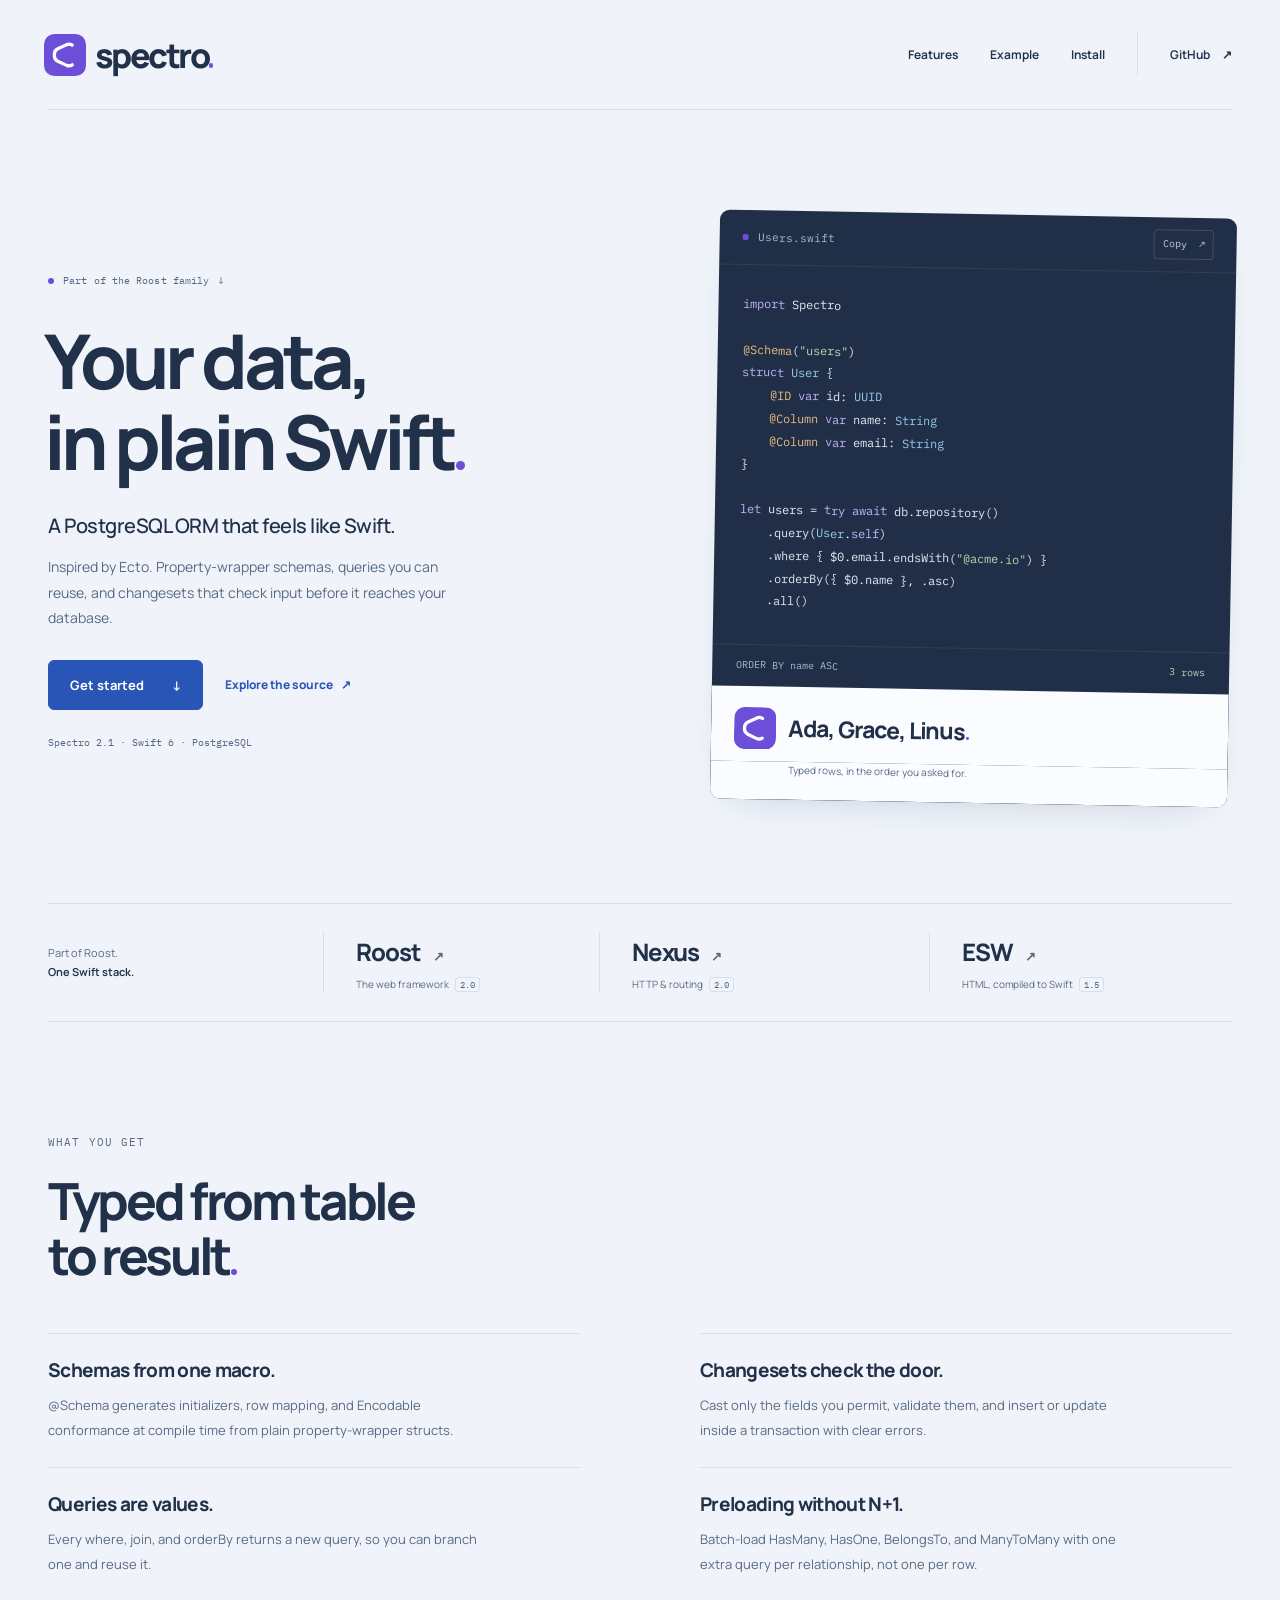
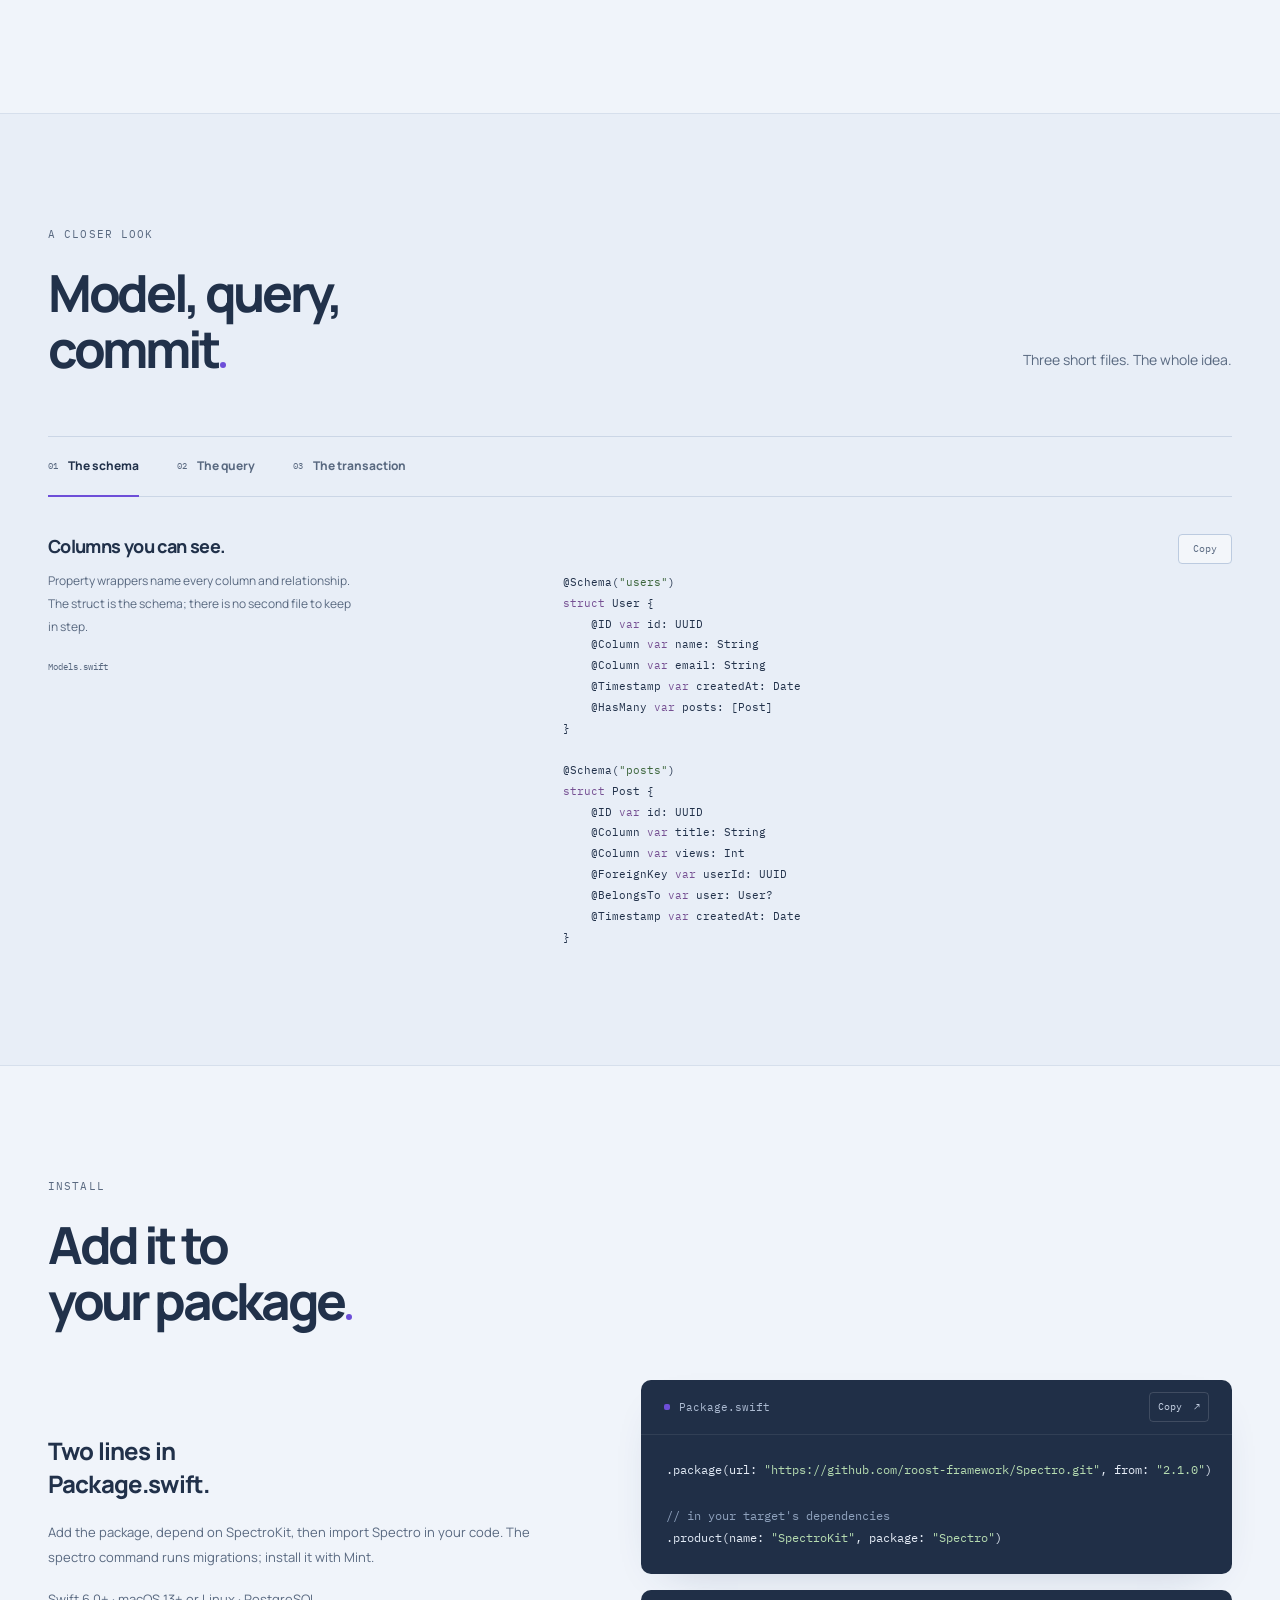
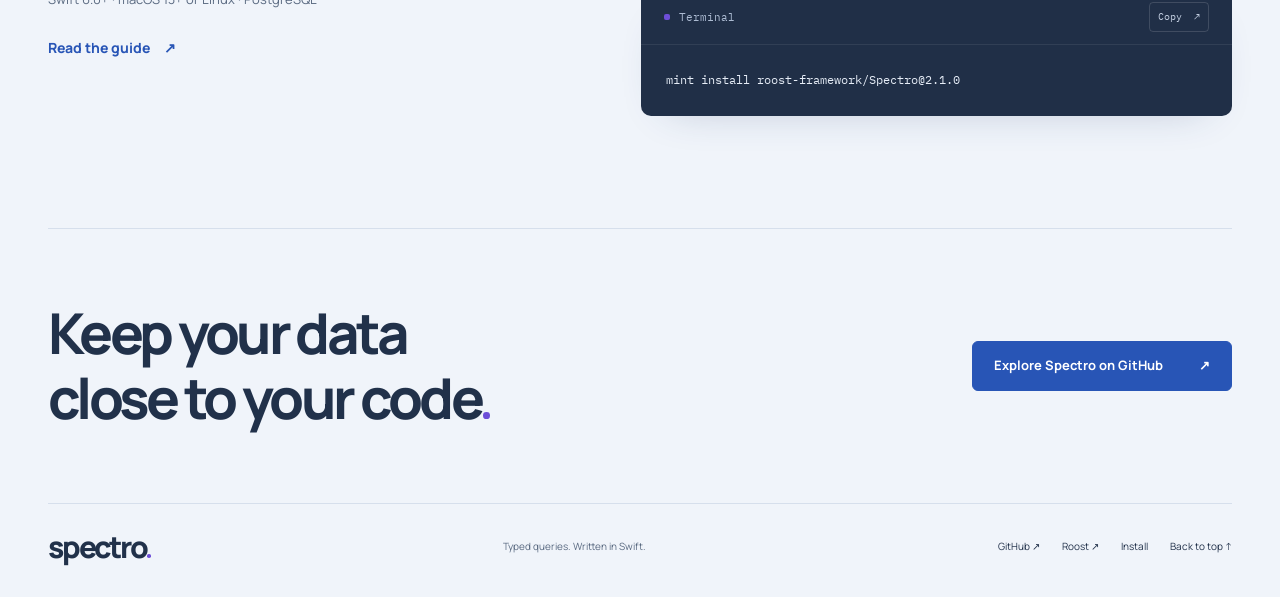
==== website/index.html @ 752bc840 "docs: add the Spectro website in the Roost style" ====
<!doctype html>
<html lang="en">
  <head>
    <meta charset="utf-8" />
    <meta name="viewport" content="width=device-width, initial-scale=1" />
    <meta name="theme-color" content="#f0f4fa" />
    <meta
      name="description"
      content="Spectro is a PostgreSQL ORM for Swift, inspired by Ecto: property-wrapper schemas, immutable queries, changesets, and preloading. Part of the Roost family."
    />
    <title>Spectro. — Your data, in plain Swift.</title>
    <link rel="canonical" href="https://roost-framework.github.io/Spectro/" />
    <meta property="og:type" content="website" />
    <meta property="og:title" content="Spectro. — Your data, in plain Swift." />
    <meta
      property="og:description"
      content="A PostgreSQL ORM for Swift, inspired by Ecto."
    />
    <meta property="og:url" content="https://roost-framework.github.io/Spectro/" />
    <meta name="twitter:card" content="summary" />
    <link rel="icon" type="image/svg+xml" href="assets/mark.svg" />
    <link
      rel="preload"
      href="assets/fonts/manrope.ttf"
      as="font"
      type="font/ttf"
      crossorigin
    />
    <link rel="stylesheet" href="style.css" />
    <script src="script.js" defer></script>
  </head>
  <body>
    <a class="skip-link" href="#main">Skip to content</a>
    <header class="site-header wrap">
      <a class="brand" href="./" aria-label="Spectro home"
        ><img src="assets/mark.svg" width="42" height="42" alt="" /><span
          >spectro<span class="accent">.</span></span
        ></a
      >
      <nav aria-label="Main navigation">
        <a href="#features">Features</a>
        <a href="#example">Example</a>
        <a href="#install">Install</a>
        <a class="nav-github" href="https://github.com/roost-framework/Spectro"
          >GitHub <span aria-hidden="true">↗</span></a
        >
      </nav>
    </header>
    <main id="main">
      <section class="hero wrap" aria-labelledby="hero-title">
        <div class="hero-copy">
          <a class="development" href="#family"
            ><span class="status-dot" aria-hidden="true"></span> Part of the
            Roost family <span aria-hidden="true">↓</span></a
          >
          <h1 id="hero-title">
            Your data,<br />in plain Swift<span class="accent">.</span>
          </h1>
          <p class="hero-description">A PostgreSQL ORM that feels like Swift.</p>
          <p class="hero-detail">
            Inspired by Ecto. Property-wrapper schemas, queries you can reuse,
            and changesets that check input before it reaches your database.
          </p>
          <div class="hero-actions">
            <a class="button" href="#install"
              >Get started <span aria-hidden="true">↓</span></a
            >
            <a class="text-link" href="https://github.com/roost-framework/Spectro"
              >Explore the source <span aria-hidden="true">↗</span></a
            >
          </div>
          <p class="hero-note">Spectro 2.1 · Swift 6 · PostgreSQL</p>
        </div>
        <div class="hello-window code-window">
          <div class="window-bar">
            <span
              ><span class="file-dot" aria-hidden="true"></span> Users.swift</span
            ><button
              class="copy-button"
              data-copy="hero-code"
              hidden
              aria-label="Copy the Spectro schema and query"
            >
              Copy <span aria-hidden="true">↗</span>
            </button>
          </div>
          <pre
            tabindex="0"
            aria-label="A Spectro schema and query"
          ><code id="hero-code"><span class="syn-key">import</span> Spectro

<span class="syn-attribute">@Schema</span>(<span class="syn-string">"users"</span>)
<span class="syn-key">struct</span> <span class="syn-type">User</span> {
    <span class="syn-attribute">@ID</span> <span class="syn-key">var</span> id: <span class="syn-type">UUID</span>
    <span class="syn-attribute">@Column</span> <span class="syn-key">var</span> name: <span class="syn-type">String</span>
    <span class="syn-attribute">@Column</span> <span class="syn-key">var</span> email: <span class="syn-type">String</span>
}

<span class="syn-key">let</span> users = <span class="syn-key">try await</span> db.<span class="syn-call">repository</span>()
    .<span class="syn-call">query</span>(<span class="syn-type">User</span>.<span class="syn-key">self</span>)
    .<span class="syn-call">where</span> { $0.email.<span class="syn-call">endsWith</span>(<span class="syn-string">"@acme.io"</span>) }
    .<span class="syn-call">orderBy</span>({ $0.name }, .asc)
    .<span class="syn-call">all</span>()</code></pre>
          <div class="response-line">
            <span>ORDER BY name ASC</span><span class="response-status">3 rows</span>
          </div>
          <div class="hello-result">
            <img src="assets/mark.svg" width="42" height="42" alt="" /><span
              >Ada, Grace, Linus<span class="accent">.</span></span
            >
          </div>
          <p class="window-caption">Typed rows, in the order you asked for.</p>
        </div>
      </section>
      <section id="family" class="stack-strip wrap" aria-label="The Roost family">
        <p class="stack-intro">
          Part of Roost.<br /><strong>One Swift stack.</strong>
        </p>
        <a href="https://roost-framework.github.io/swift-roost/"
          ><span class="stack-name"
            >Roost <span aria-hidden="true">↗</span></span
          ><span class="stack-detail"
            >The web framework <span class="version">2.0</span></span
          ></a
        >
        <a href="https://roost-framework.github.io/Nexus/"
          ><span class="stack-name"
            >Nexus <span aria-hidden="true">↗</span></span
          ><span class="stack-detail"
            >HTTP &amp; routing <span class="version">2.0</span></span
          ></a
        >
        <a href="https://roost-framework.github.io/ESW/"
          ><span class="stack-name">ESW <span aria-hidden="true">↗</span></span
          ><span class="stack-detail"
            >HTML, compiled to Swift <span class="version">1.5</span></span
          ></a
        >
      </section>
      <section
        id="features"
        class="framework-section wrap section-space"
        aria-labelledby="features-title"
      >
        <div class="section-heading">
          <p class="eyebrow">WHAT YOU GET</p>
          <h2 id="features-title">
            Typed from table<br />to result<span class="accent">.</span>
          </h2>
        </div>
        <div class="framework-content">
          <div class="principles">
            <article>
              <h3>Schemas from one macro.</h3>
              <p>
                @Schema generates initializers, row mapping, and Encodable
                conformance at compile time from plain property-wrapper structs.
              </p>
            </article>
            <article>
              <h3>Queries are values.</h3>
              <p>
                Every where, join, and orderBy returns a new query, so you can
                branch one and reuse it.
              </p>
            </article>
          </div>
          <div class="principles">
            <article>
              <h3>Changesets check the door.</h3>
              <p>
                Cast only the fields you permit, validate them, and insert or
                update inside a transaction with clear errors.
              </p>
            </article>
            <article>
              <h3>Preloading without N+1.</h3>
              <p>
                Batch-load HasMany, HasOne, BelongsTo, and ManyToMany with one
                extra query per relationship, not one per row.
              </p>
            </article>
          </div>
        </div>
      </section>
      <section
        id="example"
        class="workflow-section section-space"
        aria-labelledby="example-title"
      >
        <div class="wrap">
          <div class="section-heading heading-row">
            <div>
              <p class="eyebrow">A CLOSER LOOK</p>
              <h2 id="example-title">
                Model, query,<br />commit<span class="accent">.</span>
              </h2>
            </div>
            <p>Three short files. The whole idea.</p>
          </div>
          <div class="code-tour">
            <div class="tour-tabs" aria-label="Explore Spectro code">
              <a class="tour-tab" href="#schema-panel" data-panel="schema-panel"
                ><span>01</span> The schema</a
              >
              <a class="tour-tab" href="#query-panel" data-panel="query-panel"
                ><span>02</span> The query</a
              >
              <a
                class="tour-tab"
                href="#transaction-panel"
                data-panel="transaction-panel"
                ><span>03</span> The transaction</a
              >
            </div>
            <section id="schema-panel" class="tour-panel">
              <div class="tour-explanation">
                <h3>Columns you can see.</h3>
                <p>
                  Property wrappers name every column and relationship. The
                  struct is the schema; there is no second file to keep in step.
                </p>
                <span class="source-label">Models.swift</span>
              </div>
              <div class="tour-code">
                <button
                  class="copy-button light-copy"
                  data-copy="schema-code"
                  hidden
                  aria-label="Copy schema example"
                >
                  Copy
                </button>
                <pre tabindex="0"><code id="schema-code">@Schema(<span class="light-string">"users"</span>)
<span class="light-key">struct</span> User {
    @ID <span class="light-key">var</span> id: UUID
    @Column <span class="light-key">var</span> name: String
    @Column <span class="light-key">var</span> email: String
    @Timestamp <span class="light-key">var</span> createdAt: Date
    @HasMany <span class="light-key">var</span> posts: [Post]
}

@Schema(<span class="light-string">"posts"</span>)
<span class="light-key">struct</span> Post {
    @ID <span class="light-key">var</span> id: UUID
    @Column <span class="light-key">var</span> title: String
    @Column <span class="light-key">var</span> views: Int
    @ForeignKey <span class="light-key">var</span> userId: UUID
    @BelongsTo <span class="light-key">var</span> user: User?
    @Timestamp <span class="light-key">var</span> createdAt: Date
}</code></pre>
              </div>
            </section>
            <section id="query-panel" class="tour-panel">
              <div class="tour-explanation">
                <h3>Queries are values.</h3>
                <p>
                  Build a query once, then page it, sum it, or preload its
                  relationships. Preloading costs one query per relationship,
                  not one per row.
                </p>
                <span class="source-label">Queries.swift</span>
              </div>
              <div class="tour-code">
                <button
                  class="copy-button light-copy"
                  data-copy="query-code"
                  hidden
                  aria-label="Copy query example"
                >
                  Copy
                </button>
                <pre tabindex="0"><code id="query-code"><span class="light-key">let</span> db = <span class="light-key">try</span> Spectro(username: <span class="light-string">"postgres"</span>, password: <span class="light-string">"postgres"</span>, database: <span class="light-string">"app"</span>)
<span class="light-key">let</span> repo = db.repository()

<span class="light-key">let</span> popular = repo.query(Post.<span class="light-key">self</span>)
    .where { $0.views &gt;= 1_000 &amp;&amp; $0.title.iContains(<span class="light-string">"swift"</span>) }

<span class="light-key">let</span> page = <span class="light-key">try await</span> popular
    .orderBy({ $0.createdAt }, .desc)
    .page(size: 20, page: 1)
<span class="light-key">let</span> totalViews = <span class="light-key">try await</span> popular.sum { $0.views }

<span class="light-key">let</span> writers = <span class="light-key">try await</span> repo.query(User.<span class="light-key">self</span>)
    .orderBy({ $0.name }, .asc)
    .preload(\.$posts)
    .limit(10)
    .all()</code></pre>
              </div>
            </section>
            <section id="transaction-panel" class="tour-panel">
              <div class="tour-explanation">
                <h3>All or nothing.</h3>
                <p>
                  The changeset keeps only permitted fields, so "admin" is
                  dropped. When the blank rename fails, the transaction rolls
                  back and Ada is never committed.
                </p>
                <span class="source-label">Signup.swift</span>
              </div>
              <div class="tour-code">
                <button
                  class="copy-button light-copy"
                  data-copy="transaction-code"
                  hidden
                  aria-label="Copy transaction example"
                >
                  Copy
                </button>
                <pre tabindex="0"><code id="transaction-code"><span class="light-key">let</span> signup = Changeset&lt;User&gt;.cast(<span class="light-key">nil</span>,
    params: [<span class="light-string">"name"</span>: <span class="light-string">"Ada"</span>, <span class="light-string">"email"</span>: <span class="light-string">"ada@acme.io"</span>, <span class="light-string">"admin"</span>: <span class="light-key">true</span>],
    permitted: [<span class="light-string">"name"</span>, <span class="light-string">"email"</span>])
    .validateRequired([<span class="light-string">"name"</span>, <span class="light-string">"email"</span>])
    .validateFormat(<span class="light-string">"email"</span>, pattern: <span class="light-string">#"^.+@.+\..+$"#</span>)

<span class="light-key">try await</span> db.transaction { tx <span class="light-key">in</span>
    <span class="light-key">let</span> ada = <span class="light-key">try await</span> tx.insert(signup)
    <span class="light-key">let</span> rename = Changeset.cast(ada, params: [<span class="light-string">"name"</span>: <span class="light-string">""</span>], permitted: [<span class="light-string">"name"</span>])
        .validateRequired([<span class="light-string">"name"</span>])
    _ = <span class="light-key">try await</span> tx.update(rename)
}</code></pre>
              </div>
            </section>
          </div>
        </div>
      </section>
      <section
        id="install"
        class="wrap section-space"
        aria-labelledby="install-title"
      >
        <div class="section-heading">
          <p class="eyebrow">INSTALL</p>
          <h2 id="install-title">
            Add it to<br />your package<span class="accent">.</span>
          </h2>
        </div>
        <div class="workflow-grid">
          <div class="workflow-copy">
            <h3>Two lines in Package.swift.</h3>
            <p>
              Add the package, depend on SpectroKit, then import Spectro in your
              code. The spectro command runs migrations; install it with Mint.
            </p>
            <p>Swift 6.0+ · macOS 13+ or Linux · PostgreSQL</p>
            <a class="text-link" href="https://github.com/roost-framework/Spectro#readme"
              >Read the guide <span aria-hidden="true">↗</span></a
            >
          </div>
          <div class="install-windows">
            <div class="code-window terminal-window">
              <div class="window-bar">
                <span
                  ><span class="file-dot" aria-hidden="true"></span>
                  Package.swift</span
                ><button
                  class="copy-button"
                  data-copy="install-code"
                  hidden
                  aria-label="Copy package dependency"
                >
                  Copy <span aria-hidden="true">↗</span>
                </button>
              </div>
              <pre
                tabindex="0"
                aria-label="Spectro package dependency"
              ><code id="install-code">.<span class="syn-call">package</span>(url: <span class="syn-string">"https://github.com/roost-framework/Spectro.git"</span>, from: <span class="syn-string">"2.1.0"</span>)

<span class="syn-comment">// in your target's dependencies</span>
.<span class="syn-call">product</span>(name: <span class="syn-string">"SpectroKit"</span>, package: <span class="syn-string">"Spectro"</span>)</code></pre>
            </div>
            <div class="code-window terminal-window">
              <div class="window-bar">
                <span
                  ><span class="file-dot" aria-hidden="true"></span>
                  Terminal</span
                ><button
                  class="copy-button"
                  data-copy="cli-code"
                  hidden
                  aria-label="Copy Mint install command"
                >
                  Copy <span aria-hidden="true">↗</span>
                </button>
              </div>
              <pre
                tabindex="0"
                aria-label="Install the spectro command"
              ><code id="cli-code">mint install roost-framework/Spectro@2.1.0</code></pre>
            </div>
          </div>
        </div>
      </section>
      <section class="closing wrap" aria-label="Explore Spectro on GitHub">
        <p>Keep your data<br />close to your code<span class="accent">.</span></p>
        <a class="button" href="https://github.com/roost-framework/Spectro"
          >Explore Spectro on GitHub <span aria-hidden="true">↗</span></a
        >
      </section>
    </main>
    <footer class="site-footer wrap">
      <a class="brand" href="./" aria-label="Spectro home"
        ><span>spectro<span class="accent">.</span></span></a
      >
      <p>Typed queries. Written in Swift.</p>
      <div>
        <a href="https://github.com/roost-framework/Spectro">GitHub ↗</a
        ><a href="https://roost-framework.github.io/swift-roost/">Roost ↗</a
        ><a href="#install">Install</a><a href="#main">Back to top ↑</a>
      </div>
    </footer>
    <p
      id="site-announcement"
      class="sr-only"
      role="status"
      aria-live="polite"
    ></p>
  </body>
</html>
---- website/style.css ----
@font-face {
  font-family: Manrope;
  src: url("assets/fonts/manrope.ttf") format("truetype");
  font-style: normal;
  font-weight: 200 800;
  font-display: swap;
}
@font-face {
  font-family: "IBM Plex Mono";
  src: url("assets/fonts/ibm-plex-mono.ttf") format("truetype");
  font-style: normal;
  font-weight: 400;
  font-display: swap;
}
:root {
  --paper: #f0f4fa;
  --surface: #fff;
  --ink: #21314a;
  --muted: #596980;
  --blue: #2855b6;
  --accent: #6d4ed8;
  --line: #d6dfec;
  --code: #202f47;
  --mono: "IBM Plex Mono", monospace;
  --body: Manrope, "Avenir Next", Avenir, sans-serif;
}
* {
  box-sizing: border-box;
}
html {
  scroll-behavior: smooth;
  scroll-padding-top: 32px;
}
body {
  margin: 0;
  background: var(--paper);
  color: var(--ink);
  font-family: var(--body);
  font-size: 16px;
  line-height: 1.65;
  -webkit-font-smoothing: antialiased;
}
::selection {
  background: #6d4ed833;
}
a {
  color: inherit;
  text-decoration: none;
}
button {
  font: inherit;
}
button,
a {
  -webkit-tap-highlight-color: transparent;
}
button {
  cursor: pointer;
}
button:disabled {
  cursor: default;
}
button {
  color: inherit;
}
img {
  max-width: 100%;
  object-fit: contain;
}
button:focus-visible,
a:focus-visible,
pre:focus-visible {
  outline: 3px solid var(--blue);
  outline-offset: 5px;
}
button:disabled {
  opacity: 1;
}
p,
h1,
h2,
h3,
pre {
  margin: 0;
}
p {
  color: var(--muted);
}
h1,
h2,
h3 {
  font-weight: 750;
}
h1,
h2 {
  letter-spacing: -0.065em;
  line-height: 1.08;
}
h3 {
  letter-spacing: -0.035em;
  line-height: 1.35;
}
.wrap {
  width: min(1200px, calc(100% - 96px));
  margin-inline: auto;
}
.accent {
  color: var(--accent);
}
.section-space {
  padding-block: 112px;
}
.eyebrow {
  font-family: var(--mono);
  font-size: 11px;
  line-height: 1.6;
  letter-spacing: 0.1em;
  color: var(--muted);
  margin-bottom: 22px;
}
.text-link {
  display: inline-flex;
  align-items: center;
  gap: 14px;
  font-size: 14px;
  font-weight: 750;
  color: var(--blue);
  text-underline-offset: 5px;
}
.text-link:hover {
  text-decoration: underline;
}
.text-link span,
.button span {
  transition: transform 0.2s;
}
.text-link:hover span,
.button:hover span {
  transform: translate(2px, -2px);
}
.button {
  display: inline-flex;
  justify-content: center;
  align-items: center;
  gap: 28px;
  min-height: 50px;
  background: var(--blue);
  color: #fff;
  border: 1px solid var(--blue);
  border-radius: 6px;
  padding: 13px 21px;
  font-size: 13px;
  font-weight: 700;
  line-height: 1.6;
  transition:
    background 0.2s,
    transform 0.2s;
}
.button:hover {
  background: #1b4298;
  transform: translateY(-1px);
}
.brand {
  display: inline-flex;
  align-items: center;
  gap: 9px;
  font-size: 34px;
  line-height: 1;
  font-weight: 800;
  letter-spacing: -0.075em;
}
.brand img {
  margin-left: -4px;
}
.site-header {
  display: flex;
  align-items: center;
  justify-content: space-between;
  min-height: 110px;
  border-bottom: 1px solid var(--line);
}
.site-header nav {
  display: flex;
  align-items: center;
  gap: 32px;
  font-size: 12px;
  font-weight: 650;
}
.site-header nav a {
  padding-block: 12px;
}
.site-header nav a:hover {
  color: var(--blue);
}
.nav-github {
  border-left: 1px solid var(--line);
  padding-left: 32px;
}
.nav-github span {
  margin-left: 10px;
}
.hero {
  padding-block: 104px 100px;
  display: grid;
  grid-template-columns: 1.15fr 1fr;
  align-items: center;
  gap: 72px;
}
.development {
  display: inline-flex;
  align-items: center;
  gap: 9px;
  font-family: var(--mono);
  font-size: 10px;
  letter-spacing: 0.01em;
  color: var(--muted);
  margin-bottom: 30px;
}
.development:hover {
  color: var(--blue);
}
.status-dot {
  width: 6px;
  height: 6px;
  border-radius: 50%;
  background: var(--accent);
}
h1 {
  font-size: clamp(54px, 5.9vw, 80px);
  margin-left: -4px;
}
.hero-description {
  font-size: 20px;
  color: var(--ink);
  margin-top: 26px;
  font-weight: 550;
  letter-spacing: -0.025em;
}
.hero-detail {
  max-width: 430px;
  margin-top: 12px;
  font-size: 14px;
  line-height: 1.85;
}
.hero-actions {
  display: flex;
  align-items: center;
  gap: 22px;
  flex-wrap: wrap;
  margin-top: 29px;
}
.hero-actions .text-link {
  font-size: 12px;
  gap: 8px;
}
.hero-note {
  font-family: var(--mono);
  font-size: 10px;
  margin-top: 25px;
  color: var(--muted);
}
.code-window {
  border-radius: 10px;
  background: var(--code);
  color: #e6edf7;
  overflow: hidden;
  box-shadow: 0 16px 45px -28px #253e7055;
}
.hello-window {
  transform: rotate(1deg);
  transition: transform 0.25s;
}
.hello-window:hover {
  transform: rotate(0);
}
.window-bar {
  min-height: 53px;
  display: flex;
  align-items: center;
  justify-content: space-between;
  gap: 10px;
  padding: 12px 23px;
  border-bottom: 1px solid #ffffff13;
  font-family: var(--mono);
  font-size: 11px;
  color: #acbbd2;
}
.window-bar > span {
  display: flex;
  gap: 9px;
  align-items: center;
}
.file-dot {
  width: 6px;
  height: 6px;
  border-radius: 2px;
  background: var(--accent);
}
.copy-button {
  border: 1px solid #ffffff24;
  border-radius: 4px;
  padding: 5px 8px;
  background: transparent;
  color: #c5d1e3;
  font-family: var(--mono);
  font-size: 10px;
  line-height: 1.4;
  min-height: 30px;
  min-width: 54px;
}
.copy-button:hover {
  background: #ffffff0e;
  color: #fff;
}
.copy-button span {
  margin-left: 6px;
}
pre {
  overflow: auto;
  font-family: var(--mono);
  font-size: 12px;
  line-height: 1.9;
  tab-size: 4;
}
pre code {
  font-family: inherit;
}
.code-window pre {
  padding: 28px 25px 32px;
}
.syn-key {
  color: #c6b5fa;
}
.syn-attribute {
  color: #edbc81;
}
.syn-type {
  color: #9ac9f0;
}
.syn-call {
  color: #e0e9f5;
}
.syn-string {
  color: #b6dcb1;
}
.syn-comment {
  color: #8fa2bd;
}
.response-line {
  border-top: 1px solid #ffffff13;
  padding: 12px 24px;
  display: flex;
  justify-content: space-between;
  font-family: var(--mono);
  font-size: 10px;
  color: #aabbd2;
}
.response-status {
  color: #b7d4b5;
}
.hello-result {
  display: flex;
  align-items: center;
  gap: 12px;
  background: #fbfcff;
  color: var(--ink);
  padding: 21px 23px 12px;
  font-size: 23px;
  font-weight: 750;
  letter-spacing: -0.045em;
}
.window-caption {
  background: #fbfcff;
  padding: 0 24px 22px 78px;
  font-size: 10px;
}
.stack-strip {
  display: grid;
  grid-template-columns: 1fr 1fr 1.2fr 1.1fr;
  align-items: center;
  border-block: 1px solid var(--line);
  padding-block: 28px;
}
.stack-intro {
  font-size: 11px;
  line-height: 1.8;
}
.stack-intro strong {
  font-weight: 650;
  color: var(--ink);
}
.stack-strip > a {
  padding-left: 32px;
  border-left: 1px solid var(--line);
}
.stack-name {
  font-size: 24px;
  font-weight: 750;
  letter-spacing: -0.045em;
  display: block;
}
.stack-name > span {
  font-size: 13px;
  margin-left: 8px;
  color: var(--muted);
}
.stack-strip > a:hover .stack-name {
  color: var(--blue);
}
.stack-detail {
  font-size: 10px;
  display: block;
  color: var(--muted);
  margin-top: 4px;
}
.version {
  border: 1px solid var(--line);
  border-radius: 3px;
  font-family: var(--mono);
  font-size: 9px;
  padding: 1px 4px;
  margin-left: 4px;
}
h2 {
  font-size: clamp(36px, 4vw, 53px);
}
.framework-content {
  display: grid;
  grid-template-columns: 1fr 1fr;
  gap: 120px;
  margin-top: 49px;
}
.principles article {
  padding: 24px 0;
  border-top: 1px solid var(--line);
}
.principles h3 {
  font-size: 19px;
  margin-bottom: 10px;
}
.principles p {
  font-size: 13px;
  max-width: 440px;
  line-height: 1.9;
}
.workflow-section {
  background: #e8eef7;
  border-block: 1px solid var(--line);
}
.heading-row {
  display: flex;
  align-items: end;
  justify-content: space-between;
  gap: 30px;
}
.heading-row > p {
  font-size: 14px;
  line-height: 1.8;
  max-width: 320px;
  padding-bottom: 4px;
}
.workflow-grid {
  display: grid;
  grid-template-columns: 1fr 1.2fr;
  gap: 100px;
  align-items: center;
  margin-top: 52px;
}
.workflow-copy h3 {
  font-size: 24px;
  max-width: 280px;
  margin-bottom: 20px;
}
.workflow-copy p {
  font-size: 13px;
  line-height: 1.9;
  margin-bottom: 17px;
}
.workflow-copy .text-link {
  margin-top: 8px;
}
.terminal-window pre {
  font-size: 12px;
  padding-block: 24px;
}
.code-tour {
  margin-top: 60px;
  border-top: 1px solid #cbd6e6;
}
.tour-tabs {
  display: flex;
  gap: 38px;
  border-bottom: 1px solid #cbd6e6;
}
.tour-tab {
  display: flex;
  align-items: center;
  gap: 10px;
  font-size: 12px;
  padding: 19px 0;
  font-weight: 750;
  border-bottom: 2px solid transparent;
  margin-bottom: -1px;
}
.tour-tab span {
  font: 9px var(--mono);
  color: var(--muted);
}
.tour-tab[aria-selected="true"] {
  border-color: var(--accent);
  color: var(--ink);
}
.tour-tab[aria-selected="false"] {
  color: var(--muted);
}
.tour-tab:hover {
  color: var(--blue);
}
.tour-panel {
  display: grid;
  grid-template-columns: 0.8fr 1.2fr;
  gap: 60px;
  padding-top: 37px;
}
.tour-explanation h3 {
  font-size: 18px;
  max-width: 300px;
}
.tour-explanation p {
  font-size: 12px;
  line-height: 1.9;
  max-width: 310px;
  margin-top: 12px;
}
.source-label {
  font: 9px var(--mono);
  color: var(--muted);
  display: block;
  margin-top: 23px;
}
.tour-code {
  position: relative;
  padding-top: 33px;
  min-width: 0;
}
.tour-code pre {
  font-size: 11px;
  line-height: 1.9;
  padding: 5px;
}
.light-copy {
  position: absolute;
  right: 0;
  top: 0;
  border-color: #bccbe0;
  color: var(--muted);
  background: #f3f6fa;
}
.light-copy:hover {
  color: var(--ink);
  background: #fff;
}
.light-key {
  color: #765093;
}
.light-string {
  color: #3c663c;
}
.closing {
  border-top: 1px solid var(--line);
  display: flex;
  justify-content: space-between;
  align-items: center;
  padding-block: 72px;
  gap: 40px;
}
.closing > p {
  color: var(--ink);
  font-size: clamp(36px, 4.4vw, 58px);
  line-height: 1.15;
  font-weight: 750;
  letter-spacing: -0.065em;
}
.closing .button {
  gap: 36px;
}
.site-footer {
  border-top: 1px solid var(--line);
  padding-block: 28px 35px;
  display: flex;
  align-items: center;
  justify-content: space-between;
  gap: 20px;
}
.site-footer .brand {
  font-size: 30px;
}
.site-footer > p {
  font-size: 10px;
}
.site-footer > div {
  display: flex;
  gap: 22px;
  font-size: 10px;
}
.site-footer > div a:hover {
  color: var(--blue);
}
.skip-link {
  position: fixed;
  z-index: 10;
  top: -70px;
  left: 20px;
  background: var(--blue);
  color: #fff;
  padding: 10px 20px;
}
.skip-link:focus {
  top: 12px;
}
.sr-only {
  position: absolute;
  width: 1px;
  height: 1px;
  padding: 0;
  margin: -1px;
  overflow: hidden;
  clip: rect(0, 0, 0, 0);
  white-space: nowrap;
  border: 0;
}
[hidden] {
  display: none !important;
}
.brand .accent,
h1 .accent,
h2 .accent,
h3 .accent,
.hello-result .accent,
.closing .accent {
  display: inline-block;
  width: 0.12em;
  height: 0.12em;
  margin-left: 0.035em;
  border-radius: 50%;
  background: var(--accent);
  color: transparent;
  line-height: 0;
  letter-spacing: 0;
  vertical-align: baseline;
  overflow: hidden;
}
@media (min-width: 1500px) {
  .hero {
    padding-block: 120px;
  }
  .wrap {
    width: min(1280px, calc(100% - 120px));
  }
  h1 {
    font-size: 86px;
  }
  .hero-detail {
    font-size: 15px;
  }
  .code-window pre {
    font-size: 13px;
  }
  .hello-window {
    max-width: 530px;
  }
  .hero {
    gap: 92px;
  }
}
@media (max-width: 1100px) {
  .wrap {
    width: calc(100% - 64px);
  }
  .hero {
    gap: 35px;
  }
  .hero-actions {
    gap: 18px;
  }
  .hero h1 {
    font-size: 62px;
  }
  .hero-description {
    font-size: 18px;
  }
  .hello-window pre {
    font-size: 10px;
    padding-inline: 20px;
  }
  .hero-detail {
    font-size: 13px;
  }
  .framework-content {
    gap: 55px;
  }
  .workflow-grid {
    gap: 60px;
  }
  .tour-panel {
    gap: 35px;
  }
  .tour-code pre {
    font-size: 10px;
  }
  .site-header nav {
    gap: 23px;
  }
  .stack-detail {
    font-size: 9px;
  }
  .stack-strip > a {
    padding-left: 24px;
  }
}
@media (max-width: 820px) {
  .site-header {
    min-height: 88px;
  }
  .brand {
    font-size: 30px;
  }
  .brand img {
    width: 36px;
    height: 36px;
  }
  .site-header nav {
    gap: 18px;
    font-size: 10px;
  }
  .nav-github {
    padding-left: 18px;
  }
  .hero {
    padding-block: 70px;
    gap: 40px;
    grid-template-columns: 1fr;
  }
  .hero-copy {
    max-width: 580px;
  }
  .hero h1 {
    font-size: 70px;
  }
  .hero-detail {
    max-width: 460px;
    font-size: 14px;
  }
  .hero-description {
    font-size: 21px;
  }
  .hello-window {
    width: 100%;
    max-width: 570px;
    justify-self: center;
    transform: none;
    margin-top: 10px;
  }
  .hello-window pre {
    font-size: 13px;
    padding-inline: 25px;
  }
  .stack-strip {
    grid-template-columns: repeat(3, 1fr);
    gap: 20px;
  }
  .stack-intro {
    grid-column: 1/-1;
  }
  .stack-intro br {
    display: none;
  }
  .stack-intro strong {
    margin-left: 5px;
  }
  .stack-strip > a:first-of-type {
    border-left: 0;
    padding-left: 0;
  }
  .stack-name {
    font-size: 21px;
  }
  .stack-detail {
    font-size: 9px;
  }
  .section-space {
    padding-block: 80px;
  }
  .framework-content {
    gap: 25px;
    grid-template-columns: 1fr 1fr;
  }
  .framework-content {
    gap: 55px;
  }
  .heading-row > p {
    font-size: 12px;
  }
  .workflow-grid {
    gap: 35px;
    grid-template-columns: 1fr 1.3fr;
  }
  .terminal-window pre {
    font-size: 10px;
    padding-inline: 20px;
  }
  .workflow-copy h3 {
    font-size: 21px;
  }
  .workflow-copy p {
    font-size: 12px;
  }
  .tour-panel {
    grid-template-columns: 1fr;
    gap: 15px;
  }
  .tour-explanation p {
    max-width: 500px;
  }
  .tour-code pre {
    font-size: 12px;
  }
  .tour-code {
    min-height: 205px;
  }
  .site-footer {
    flex-wrap: wrap;
  }
  .site-footer > p {
    margin-right: auto;
  }
  .site-footer > div {
    width: 100%;
    justify-content: flex-end;
  }
  .closing > p {
    font-size: 42px;
  }
  .closing .button {
    gap: 18px;
    font-size: 11px;
  }
}
@media (max-width: 560px) {
  html {
    scroll-padding-top: 20px;
  }
  .wrap {
    width: calc(100% - 40px);
  }
  .site-header {
    min-height: 80px;
    gap: 12px;
    flex-wrap: wrap;
    padding-block: 16px;
  }
  .site-header .brand {
    font-size: 28px;
  }
  .site-header .brand img {
    width: 32px;
    height: 32px;
  }
  .site-header nav {
    gap: 18px;
  }
  .site-header nav a:not(.nav-github) {
    display: none;
  }
  .site-header nav .nav-github {
    padding: 8px 0;
    border: 0;
    font-size: 12px;
  }
  .hero {
    padding-block: 55px 50px;
    gap: 32px;
  }
  .development {
    font-size: 9px;
    margin-bottom: 26px;
    gap: 7px;
  }
  .hero h1 {
    font-size: clamp(43px, 11.8vw, 64px);
    letter-spacing: -0.06em;
    margin-left: -2px;
  }
  .hero-description {
    font-size: 18px;
    margin-top: 24px;
  }
  .hero-detail {
    font-size: 13px;
    line-height: 1.85;
    margin-top: 11px;
  }
  .hero-actions {
    gap: 17px;
    margin-top: 24px;
  }
  .hero-actions .button {
    font-size: 11px;
    gap: 18px;
    padding-inline: 17px;
    min-height: 46px;
  }
  .hero-actions .text-link {
    font-size: 11px;
  }
  .hero-note {
    font-size: 9px;
    line-height: 1.8;
    margin-top: 20px;
  }
  .hello-window {
    margin-top: 6px;
    border-radius: 8px;
  }
  .hello-window pre {
    font-size: clamp(9px, 2.65vw, 12px);
    padding: 22px 18px 26px;
  }
  .window-bar {
    padding: 11px 18px;
    min-height: 46px;
  }
  .hello-result {
    padding: 19px 18px 9px;
    font-size: 21px;
  }
  .window-caption {
    padding: 0 18px 20px 73px;
  }
  .response-line {
    padding-inline: 18px;
  }
  .stack-strip {
    gap: 18px 12px;
    padding-block: 23px;
  }
  .stack-intro {
    font-size: 10px;
  }
  .stack-strip > a {
    padding-left: 12px;
  }
  .stack-name {
    font-size: 19px;
  }
  .stack-name > span {
    font-size: 10px;
    margin-left: 2px;
  }
  .stack-detail {
    font-size: 8px;
    line-height: 1.8;
  }
  .version {
    display: none;
  }
  .section-space {
    padding-block: 64px;
  }
  .eyebrow {
    font-size: 9px;
    letter-spacing: 0.07em;
    margin-bottom: 18px;
  }
  h2 {
    font-size: 38px;
  }
  .framework-content {
    grid-template-columns: 1fr;
    gap: 35px;
    margin-top: 32px;
  }
  .principles h3 {
    font-size: 18px;
  }
  .principles p {
    font-size: 12px;
  }
  .principles article {
    padding-block: 22px;
  }
  .heading-row {
    display: block;
  }
  .heading-row > p {
    margin-top: 20px;
    font-size: 13px;
  }
  .heading-row > p br {
    display: none;
  }
  .workflow-grid {
    grid-template-columns: 1fr;
    gap: 30px;
    margin-top: 32px;
  }
  .workflow-copy h3 {
    max-width: 100%;
    font-size: 22px;
  }
  .workflow-copy p {
    font-size: 12px;
  }
  .terminal-window pre {
    font-size: 11px;
    padding-inline: 20px;
  }
  .tour-tabs {
    gap: 22px;
    justify-content: space-between;
  }
  .tour-tab {
    font-size: 10px;
    gap: 7px;
    padding-block: 17px;
  }
  .tour-tab span {
    display: none;
  }
  .code-tour {
    margin-top: 39px;
  }
  .tour-panel {
    padding-top: 27px;
    gap: 10px;
  }
  .tour-explanation h3 {
    font-size: 18px;
    max-width: 100%;
  }
  .tour-explanation p {
    font-size: 12px;
  }
  .tour-code pre {
    font-size: 10px;
  }
  .tour-code {
    min-height: 185px;
  }
  .source-label {
    font-size: 9px;
    margin-top: 16px;
  }
  .closing {
    padding-block: 49px;
    align-items: start;
    flex-direction: column;
    gap: 26px;
  }
  .closing > p {
    font-size: 39px;
  }
  .closing .button {
    font-size: 12px;
    gap: 35px;
  }
  .site-footer {
    padding-block: 26px;
    gap: 18px;
  }
  .site-footer > p {
    font-size: 8px;
    margin: 0 0 0 auto;
  }
  .site-footer > div {
    justify-content: flex-start;
    font-size: 10px;
    gap: 25px;
  }
  .site-footer .brand {
    font-size: 28px;
  }
}
@media (prefers-reduced-motion: reduce) {
  html {
    scroll-behavior: auto;
  }
  *,
  *::before,
  *::after {
    animation: none !important;
    transition: none !important;
  }
  .hello-window {
    transform: none;
  }
}
.terminal-window + .terminal-window {
  margin-top: 16px;
}
.install-windows {
  min-width: 0;
}
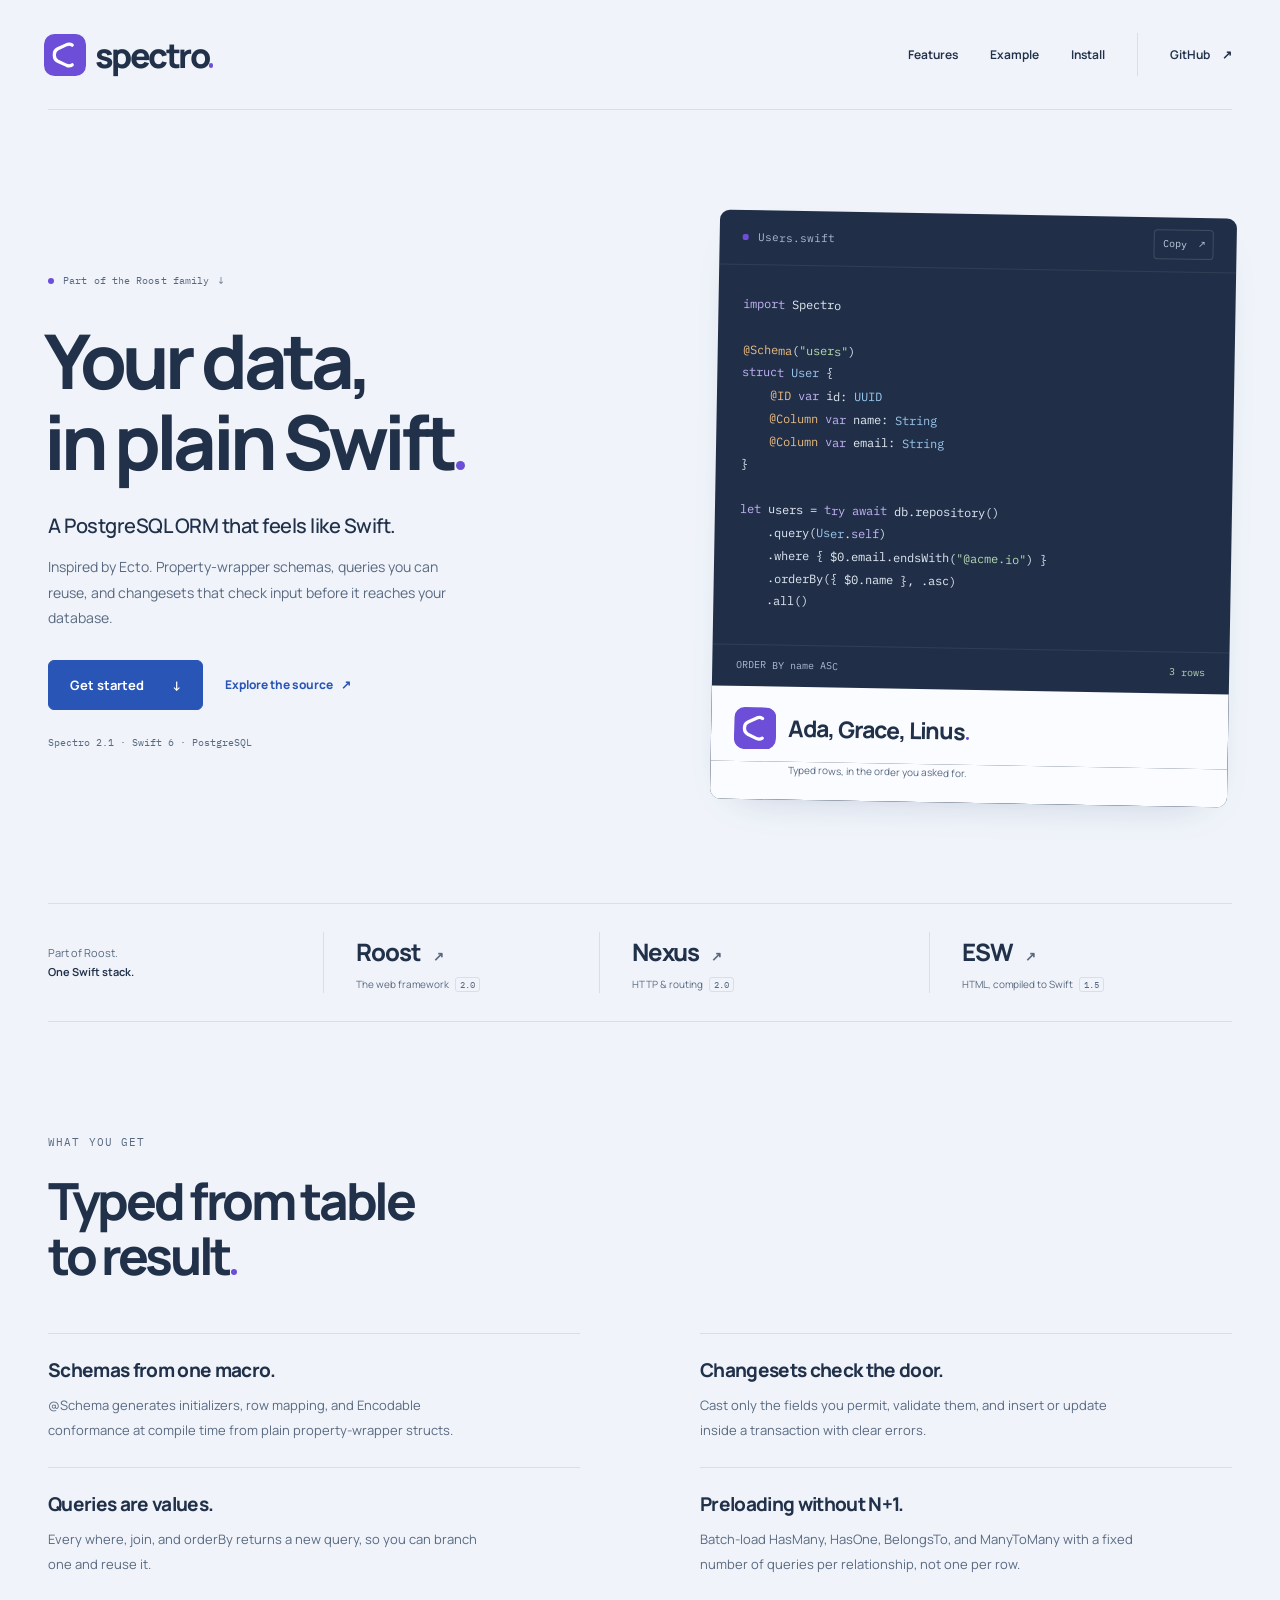
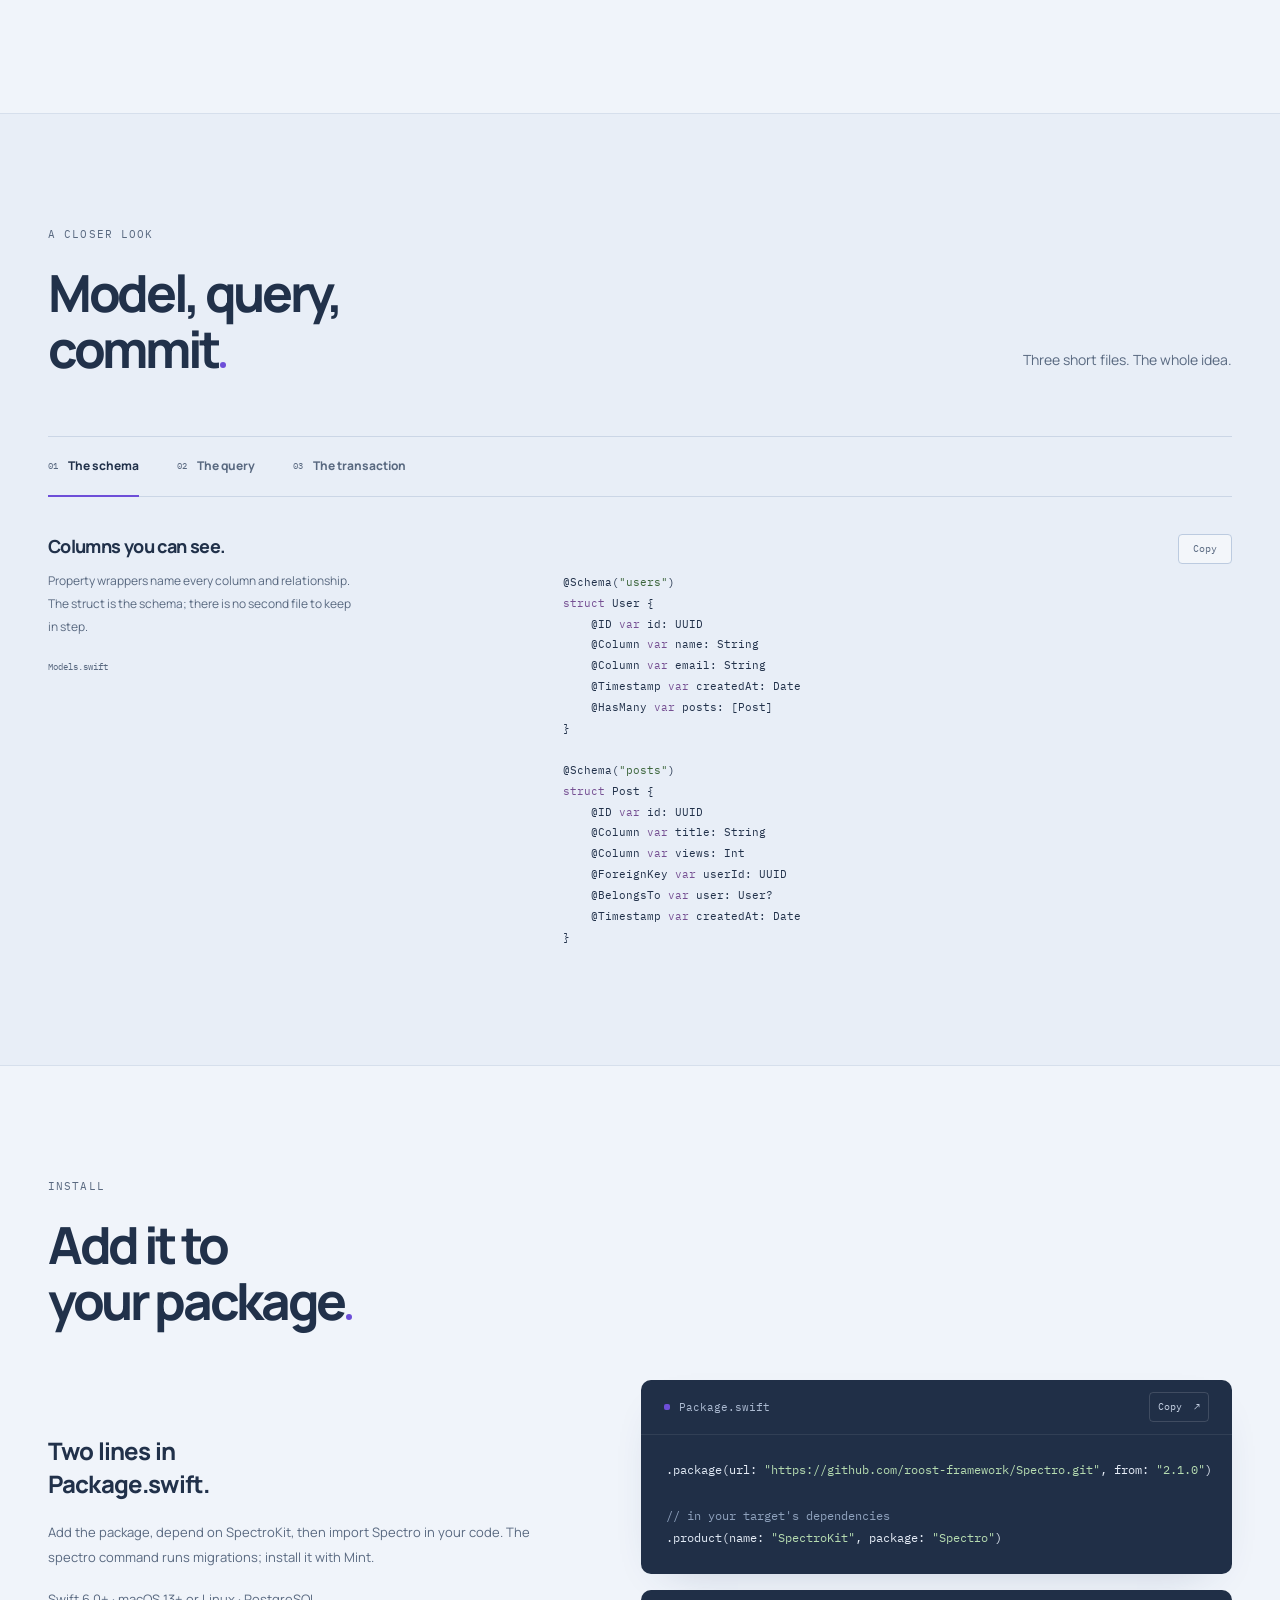
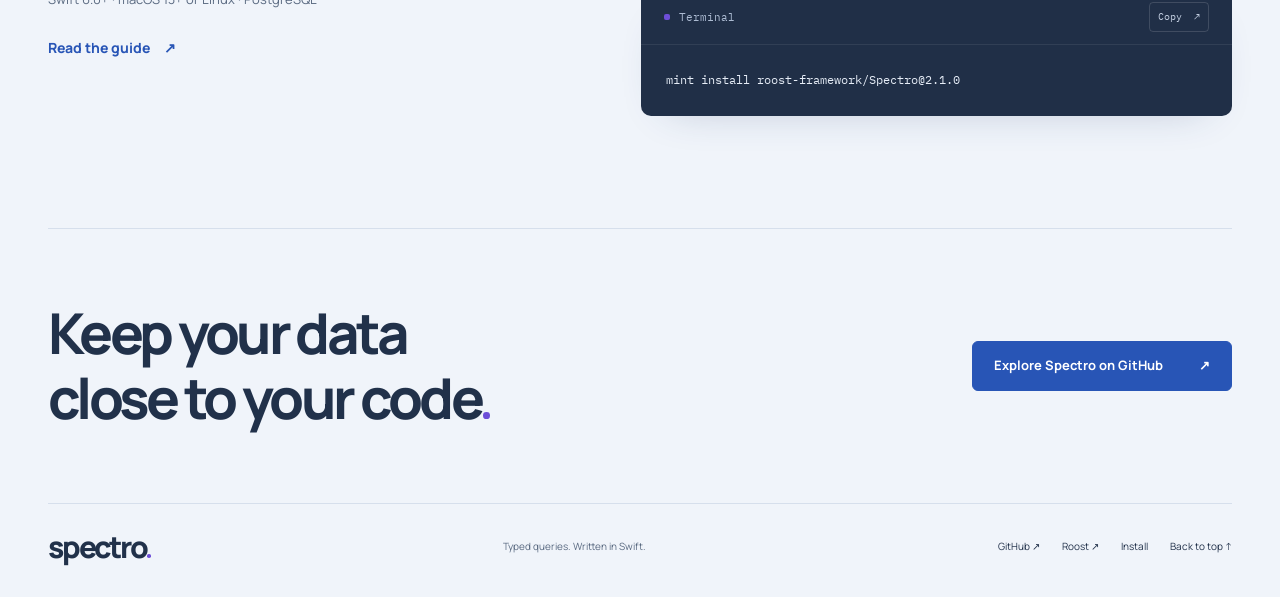
==== commit 9f558fd5: "docs: state Spectro's preloading cost accurately" ====
--- a/website/index.html
+++ b/website/index.html
@@ -176,8 +176,8 @@
             <article>
               <h3>Preloading without N+1.</h3>
               <p>
-                Batch-load HasMany, HasOne, BelongsTo, and ManyToMany with one
-                extra query per relationship, not one per row.
+                Batch-load HasMany, HasOne, BelongsTo, and ManyToMany with a fixed
+                number of queries per relationship, not one per row.
               </p>
             </article>
           </div>
@@ -256,7 +256,7 @@
                 <h3>Queries are values.</h3>
                 <p>
                   Build a query once, then page it, sum it, or preload its
-                  relationships. Preloading costs one query per relationship,
+                  relationships. Preloading the posts costs one extra query,
                   not one per row.
                 </p>
                 <span class="source-label">Queries.swift</span>
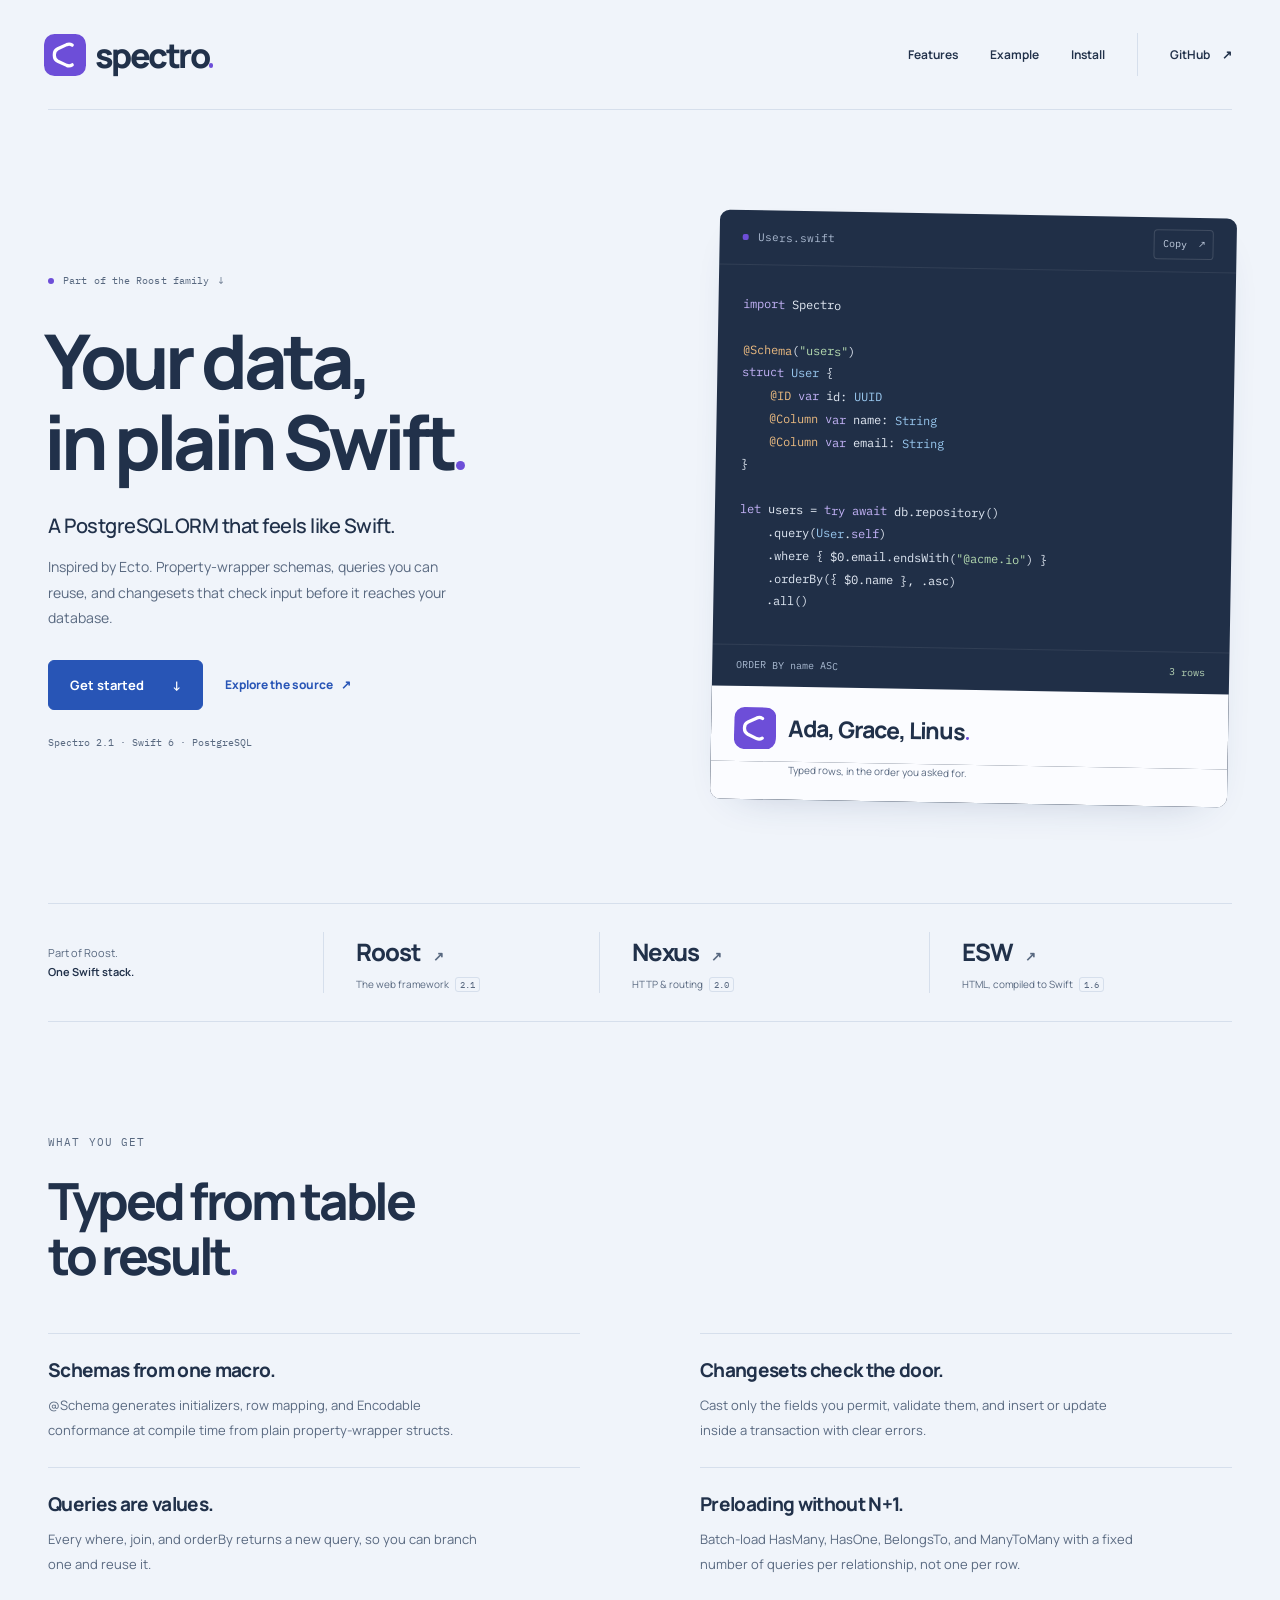
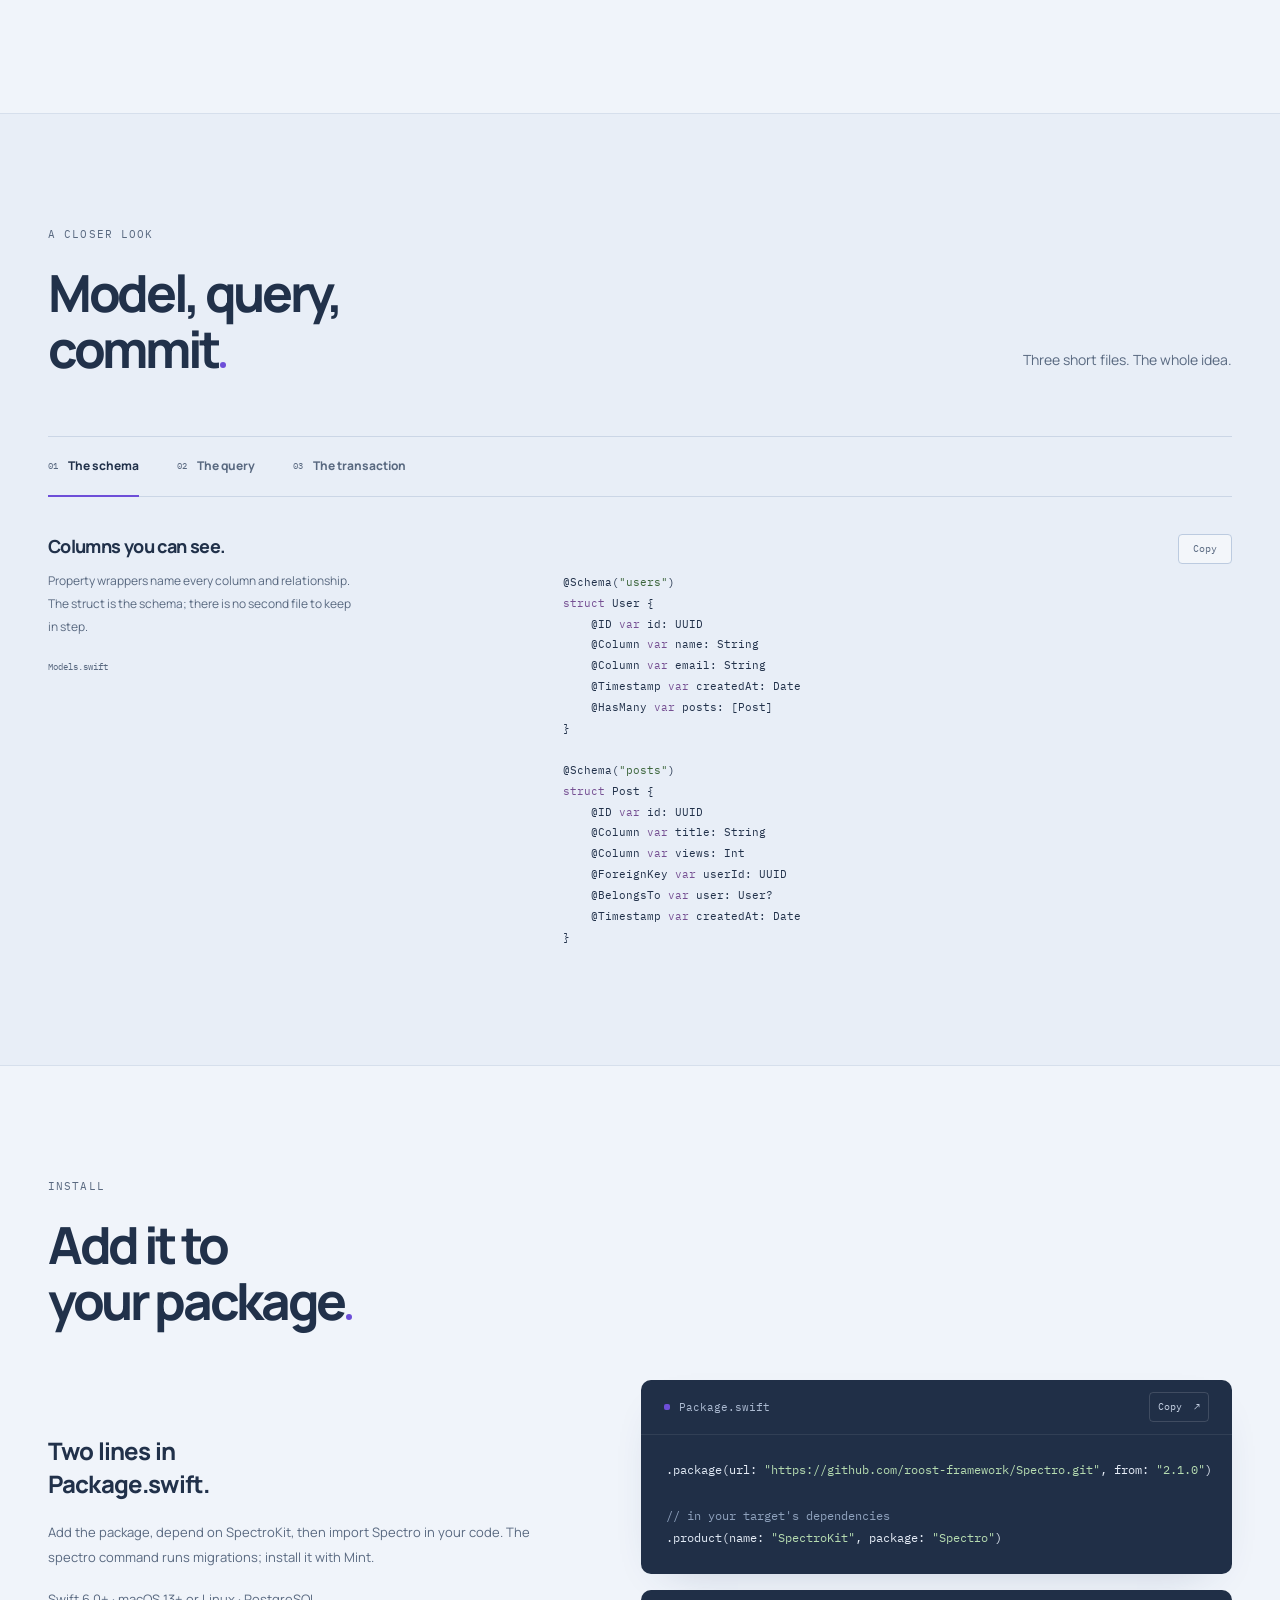
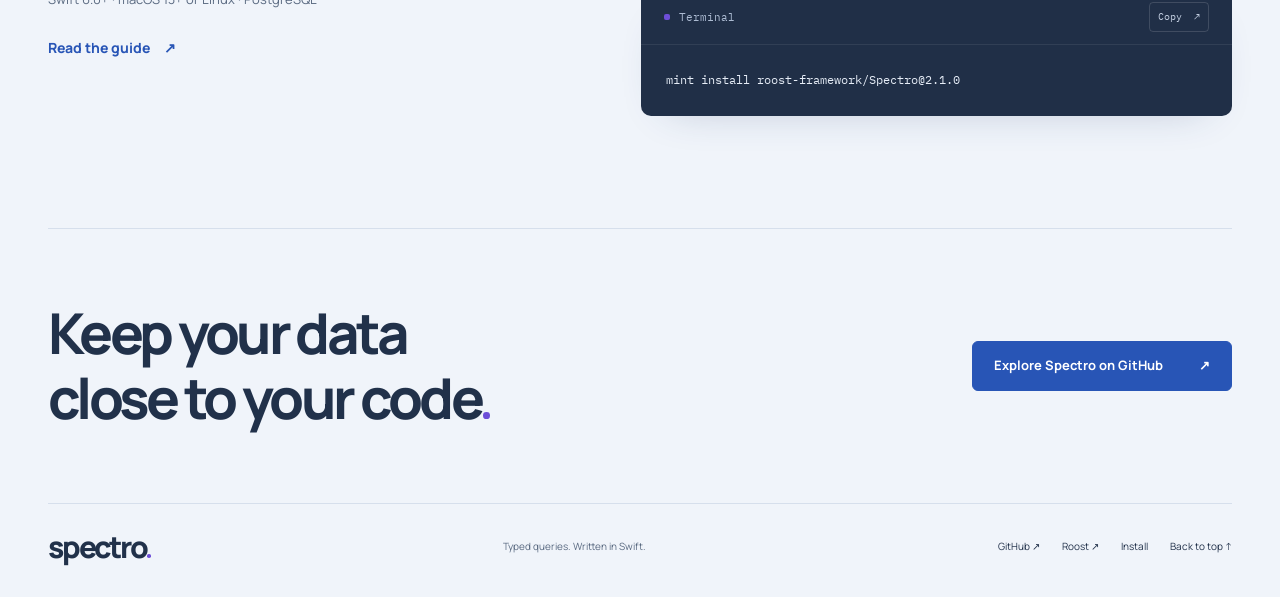
==== commit cf8bd82c: "docs: show Roost 2.1 and ESW 1.6 in the stack strip" ====
--- a/website/index.html
+++ b/website/index.html
@@ -120,7 +120,7 @@
           ><span class="stack-name"
             >Roost <span aria-hidden="true">↗</span></span
           ><span class="stack-detail"
-            >The web framework <span class="version">2.0</span></span
+            >The web framework <span class="version">2.1</span></span
           ></a
         >
         <a href="https://roost-framework.github.io/Nexus/"
@@ -133,7 +133,7 @@
         <a href="https://roost-framework.github.io/ESW/"
           ><span class="stack-name">ESW <span aria-hidden="true">↗</span></span
           ><span class="stack-detail"
-            >HTML, compiled to Swift <span class="version">1.5</span></span
+            >HTML, compiled to Swift <span class="version">1.6</span></span
           ></a
         >
       </section>
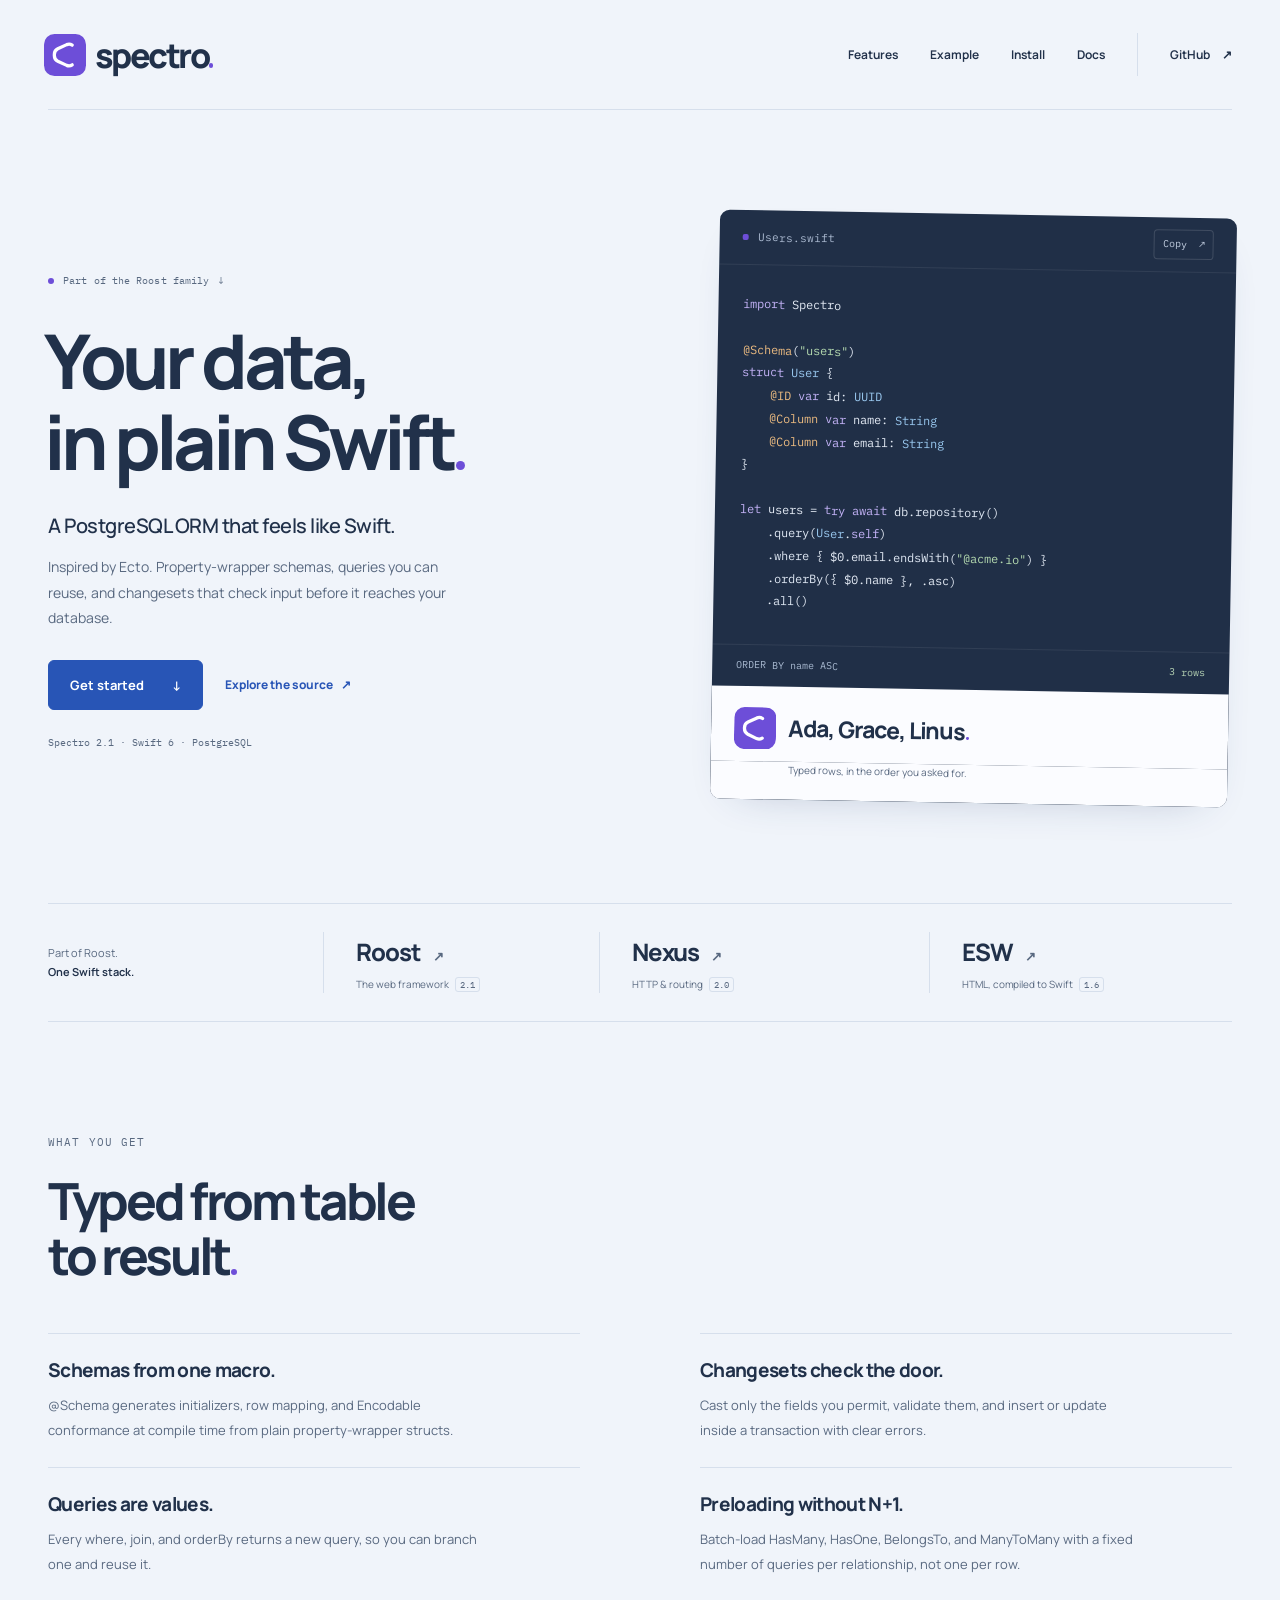
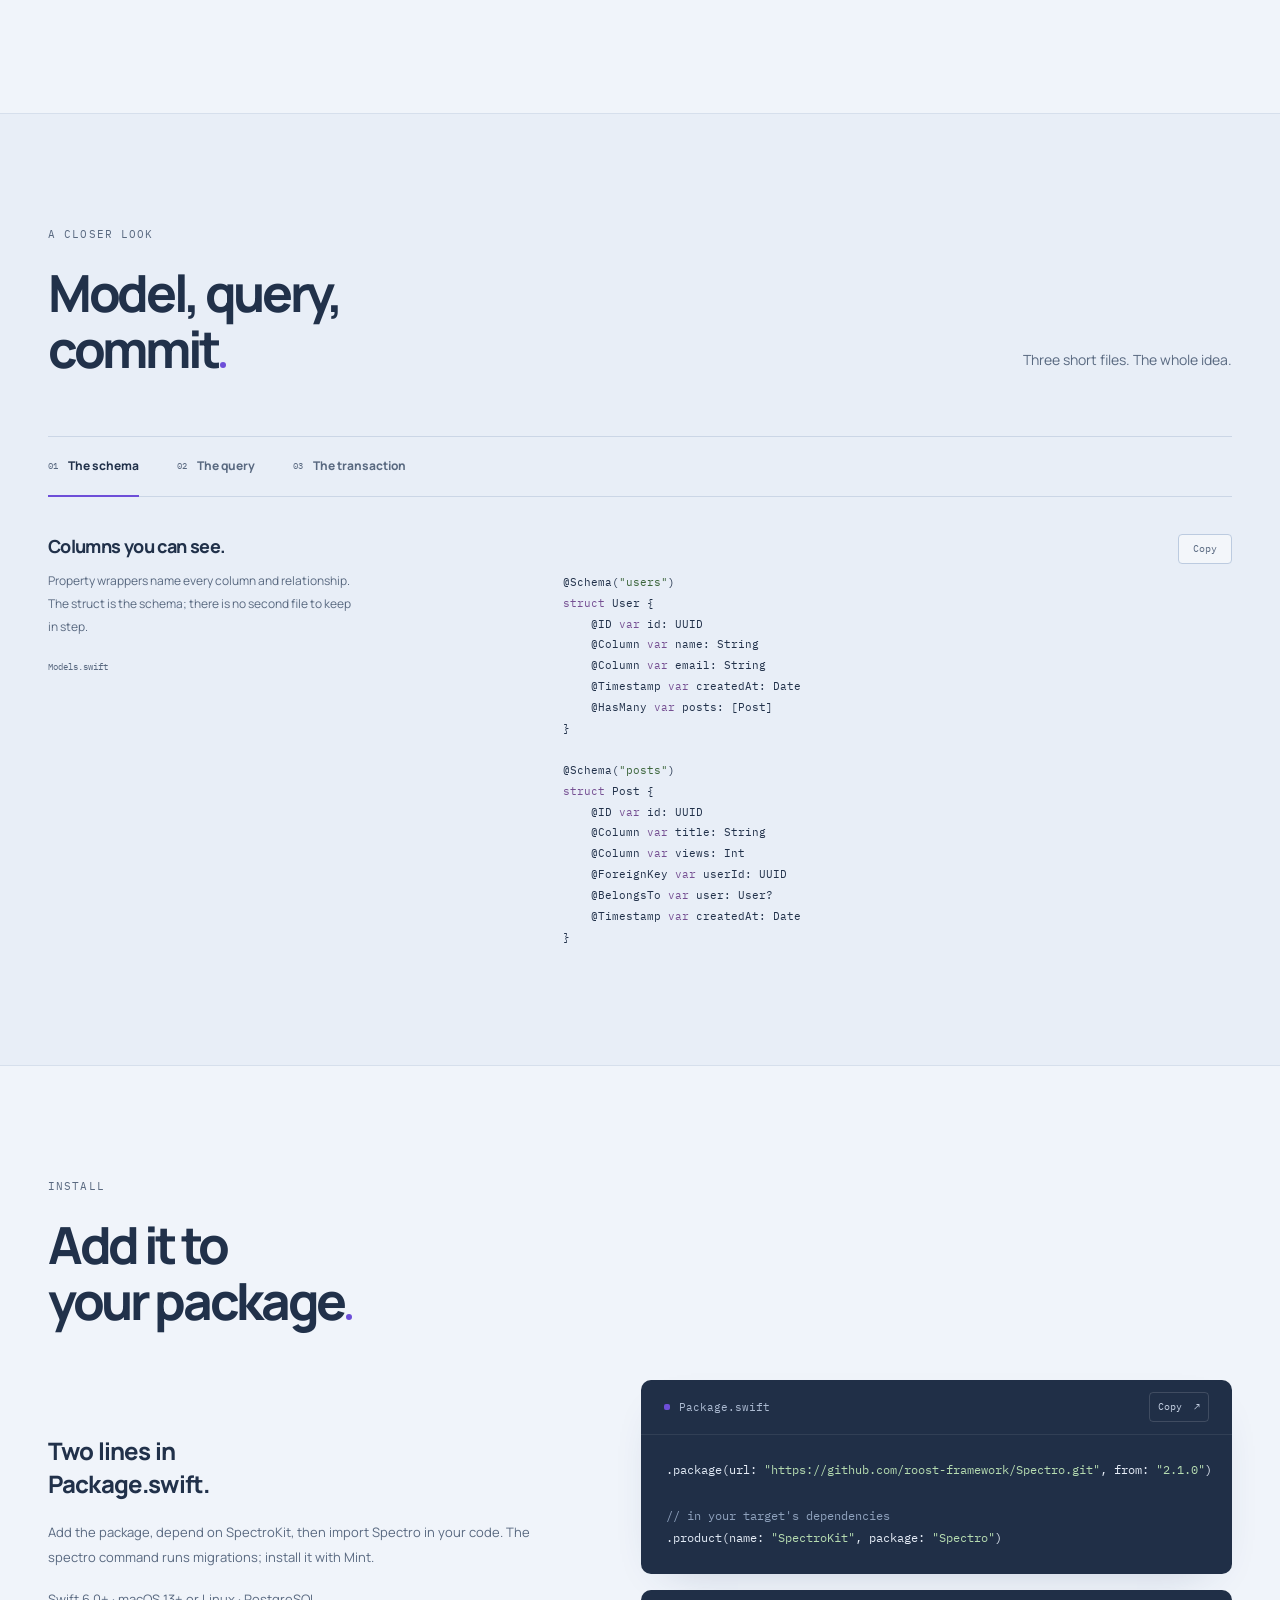
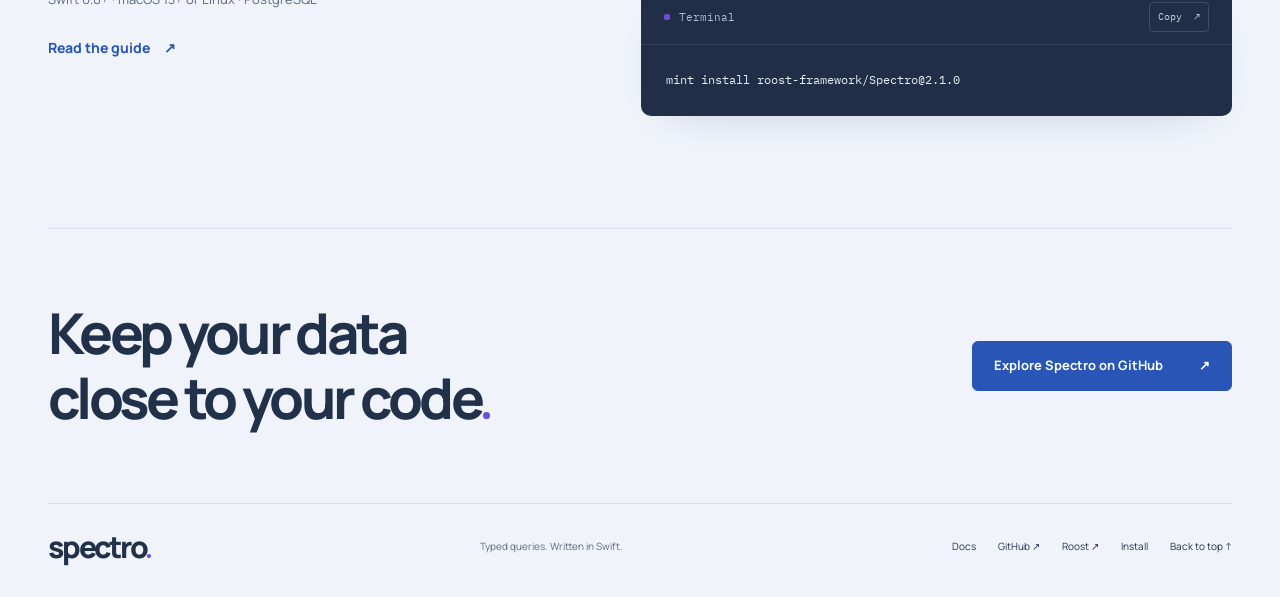
==== commit 7f65bc98: "feat: publish each release's documentation on the website The website deployed only its landing page" ====
--- a/website/index.html
+++ b/website/index.html
@@ -41,6 +41,7 @@
         <a href="#features">Features</a>
         <a href="#example">Example</a>
         <a href="#install">Install</a>
+        <a href="https://roost-framework.github.io/Spectro/docs/">Docs</a>
         <a class="nav-github" href="https://github.com/roost-framework/Spectro"
           >GitHub <span aria-hidden="true">↗</span></a
         >
@@ -405,7 +406,8 @@
       >
       <p>Typed queries. Written in Swift.</p>
       <div>
-        <a href="https://github.com/roost-framework/Spectro">GitHub ↗</a
+        <a href="https://roost-framework.github.io/Spectro/docs/">Docs</a
+        ><a href="https://github.com/roost-framework/Spectro">GitHub ↗</a
         ><a href="https://roost-framework.github.io/swift-roost/">Roost ↗</a
         ><a href="#install">Install</a><a href="#main">Back to top ↑</a>
       </div>
